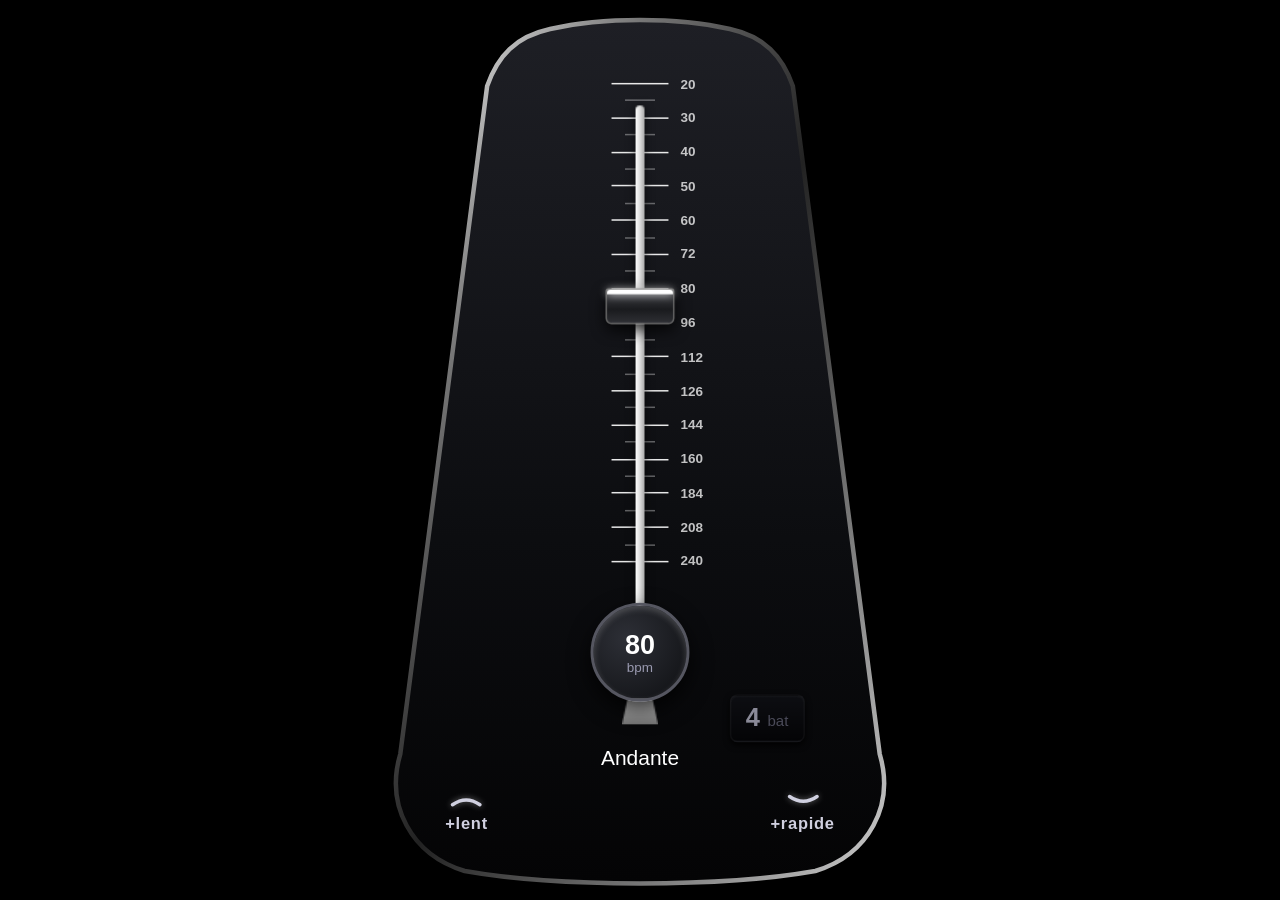
==== index.html @ 2c3a7c17 "Add files via upload" ====
<!DOCTYPE html>
<html lang="fr">
<head>
<meta charset="UTF-8">
<meta name="viewport" content="width=device-width, initial-scale=1.0, maximum-scale=1.0, user-scalable=no">
<title>Tempus fugit</title>
<link rel="stylesheet" href="style.css">
</head>
<body>

<div class="metronome-wrapper" id="metronomeWrapper">
  <svg class="body-svg" viewBox="0 0 350 590">
    <defs>
      <linearGradient id="bodyGrad" x1="0%" y1="0%" x2="0%" y2="100%">
        <stop offset="0%" stop-color="#1e1f25"/>
        <stop offset="60%" stop-color="#0c0d10"/>
        <stop offset="100%" stop-color="#040405"/>
      </linearGradient>
      <linearGradient id="silverBorder" x1="0%" y1="0%" x2="100%" y2="100%">
        <stop offset="0%" stop-color="#ffffff"/>
        <stop offset="25%" stop-color="#777777"/>
        <stop offset="50%" stop-color="#222222"/>
        <stop offset="100%" stop-color="#cccccc"/>
      </linearGradient>
    </defs>
    <path d="M 115,14 C 150,6 200,6 235,14 C 258,19 270,32 277,52 L 335,498 C 345,532 328,565 292,576 C 230,587 120,587 58,576 C 22,565 5,532 15,498 L 73,52 C 80,32 92,19 115,14 Z" 
          fill="url(#bodyGrad)" stroke="url(#silverBorder)" stroke-width="3" stroke-linejoin="round"/>
  </svg>

  <div class="metronome-content">
    <div class="scale-ladder" id="scaleLadder"></div>

    <div class="pendulum-pivot" id="pendulum">
      <div class="rod" id="rodEl"></div>
      <div class="rod-base" id="rodBaseEl"></div>
      <div class="weight" id="weight">
        <div class="weight-top-bar"></div>
      </div>
    </div>

    <div class="bottom-panel">
      <div class="hub-circle" id="hubBtn">
        <span class="bpm-val" id="bpmDisplay">80</span>
        <span class="bpm-unit">bpm</span>
      </div>

      <div class="display-row">
        <div class="param-box clickable" id="batBtn">
          <span class="param-num" id="batDisplay">4</span>
          <span class="param-lbl">bat</span>
        </div>
      </div>

      <div class="tempo-name" id="tempoText">Andante</div>

      <div class="btn-row">
        <button class="touch-btn" id="slowerBtn">
          <svg class="arrow-icon" viewBox="0 0 24 10">
            <path d="M 2,8 Q 12,1 22,8" />
          </svg>
          <span class="lbl">+lent</span>
        </button>
        <button class="touch-btn" id="fasterBtn">
          <svg class="arrow-icon" viewBox="0 0 24 10">
            <path d="M 2,2 Q 12,9 22,2" />
          </svg>
          <span class="lbl">+rapide</span>
        </button>
      </div>

      <div class="popover-menu" id="beatMenu"></div>
    </div>
  </div>
</div>

<script>
  const wrapperEl = document.getElementById('metronomeWrapper');

  function resizeMetronome() {
    const baseWidth = 460;
    const baseHeight = 590;
    const margin = 16;
    
    const availableWidth = window.innerWidth - margin;
    const availableHeight = window.innerHeight - margin;

    const scaleX = availableWidth / baseWidth;
    const scaleY = availableHeight / baseHeight;
    const scale = Math.min(scaleX, scaleY);

    wrapperEl.style.transform = `scale(${scale})`;
  }

  window.addEventListener('resize', resizeMetronome);
  window.addEventListener('orientationchange', resizeMetronome);

  const MIN_BPM = 20;
  const MAX_BPM = 240;

  const MIN_Y = -380;
  const MAX_Y = -60;

  let bpm = 80;
  let targetBpm = 80;
  let activeBpm = 80;
  let visualBpm = 80;
  let beatsPerMeasure = 4;
  let accentedBeats = new Set();
  let currentBeat = 0;
  let isRunning = false;
  let isStopping = false;
  let stopStartTime = 0;
  let stopStartAngle = 0;
  let stopDuration = 0;

  let audioCtx = null;
  let nextNoteTime = 0.0;
  let timerID = null;
  let animFrameReq = null;
  let audioStartTime = 0;

  let isTransitioningBpm = false;
  let bpmTransitionAnim = null;

  const pendulum = document.getElementById('pendulum');
  const weight = document.getElementById('weight');
  const rodEl = document.getElementById('rodEl');
  const rodBaseEl = document.getElementById('rodBaseEl');
  const bpmDisplay = document.getElementById('bpmDisplay');
  const tempoText = document.getElementById('tempoText');
  const scaleLadder = document.getElementById('scaleLadder');
  const hubBtn = document.getElementById('hubBtn');
  const slowerBtn = document.getElementById('slowerBtn');
  const fasterBtn = document.getElementById('fasterBtn');

  const batBtn = document.getElementById('batBtn');
  const batDisplay = document.getElementById('batDisplay');
  const beatMenu = document.getElementById('beatMenu');

  const bpmStepsTopToBottom = [20, 30, 40, 50, 60, 72, 80, 96, 112, 126, 144, 160, 184, 208, 240];
  const steps = [20, 30, 40, 50, 60, 72, 80, 96, 112, 126, 144, 160, 184, 208, 240];

  function buildScale() {
    scaleLadder.innerHTML = '';
    const totalSteps = 28;
    for (let i = 0; i <= totalSteps; i++) {
      const stepEl = document.createElement('div');
      stepEl.className = 'scale-step';
      const isMajor = i % 2 === 0;
      const tick = document.createElement('div');
      tick.className = `tick-line ${isMajor ? 'major' : ''}`;
      stepEl.appendChild(tick);

      if (isMajor) {
        const idx = i / 2;
        if (idx < bpmStepsTopToBottom.length) {
          const num = document.createElement('div');
          num.className = 'scale-number';
          num.textContent = bpmStepsTopToBottom[idx];
          stepEl.appendChild(num);
        }
      }
      scaleLadder.appendChild(stepEl);
    }
  }
  buildScale();

  function buildBeatMenu() {
    beatMenu.innerHTML = '';

    const valueDisplay = document.createElement('div');
    valueDisplay.className = 'beat-value';
    valueDisplay.textContent = beatsPerMeasure;
    beatMenu.appendChild(valueDisplay);

    const labelsRow = document.createElement('div');
    labelsRow.className = 'beat-slider-labels';
    for (let i = 1; i <= 12; i++) {
      const lbl = document.createElement('span');
      lbl.textContent = i;
      labelsRow.appendChild(lbl);
    }
    beatMenu.appendChild(labelsRow);

    const slider = document.createElement('input');
    slider.type = 'range';
    slider.min = '1';
    slider.max = '12';
    slider.step = '1';
    slider.value = beatsPerMeasure;
    slider.className = 'beat-slider';
    slider.addEventListener('click', (e) => e.stopPropagation());
    slider.addEventListener('input', (e) => {
      e.stopPropagation();
      beatsPerMeasure = parseInt(slider.value, 10);
      batDisplay.textContent = beatsPerMeasure;
      valueDisplay.textContent = beatsPerMeasure;
      currentBeat = 0;
      for (const b of Array.from(accentedBeats)) {
        if (b >= beatsPerMeasure) accentedBeats.delete(b);
      }
      buildNotesRow();
    });
    beatMenu.appendChild(slider);

    const notesRow = document.createElement('div');
    notesRow.className = 'beat-notes-row';
    notesRow.id = 'beatNotesRow';
    beatMenu.appendChild(notesRow);

    buildNotesRow();
  }

  function buildNotesRow() {
    const notesRow = document.getElementById('beatNotesRow');
    if (!notesRow) return;
    notesRow.innerHTML = '';
    for (let i = 0; i < beatsPerMeasure; i++) {
      const isAccented = accentedBeats.has(i);
      const noteBtn = document.createElement('div');
      noteBtn.className = `note-icon ${isAccented ? 'accented' : ''}`;
      noteBtn.innerHTML = `
        <svg viewBox="0 0 20 40" class="note-svg">
          <line x1="14" y1="2" x2="14" y2="26" class="note-stem" />
          <ellipse cx="8" cy="30" rx="7" ry="5" class="note-head" transform="rotate(-15 8 30)"/>
        </svg>`;
      noteBtn.addEventListener('click', (e) => {
        e.stopPropagation();
        if (accentedBeats.has(i)) {
          accentedBeats.delete(i);
        } else {
          accentedBeats.add(i);
        }
        buildNotesRow();
      });
      notesRow.appendChild(noteBtn);
    }
  }
  buildBeatMenu();

  batBtn.addEventListener('click', (e) => {
    e.stopPropagation();
    beatMenu.classList.toggle('open');
  });

  window.addEventListener('click', () => {
    beatMenu.classList.remove('open');
  });

  const tempoCategories = [
    { name: 'Larghissimo', max: 30, targetBpm: 20 },
    { name: 'Grave', max: 45, targetBpm: 35 },
    { name: 'Largo', max: 60, targetBpm: 50 },
    { name: 'Larghetto', max: 66, targetBpm: 63 },
    { name: 'Adagio', max: 76, targetBpm: 70 },
    { name: 'Andante', max: 108, targetBpm: 90 },
    { name: 'Moderato', max: 120, targetBpm: 114 },
    { name: 'Allegro', max: 156, targetBpm: 135 },
    { name: 'Vivace', max: 176, targetBpm: 166 },
    { name: 'Presto', max: 200, targetBpm: 188 },
    { name: 'Prestissimo', max: 241, targetBpm: 220 }
  ];

  function getTempoName(val) {
    if (val < 30) return 'Larghissimo';
    if (val < 45) return 'Grave';
    if (val < 60) return 'Largo';
    if (val < 66) return 'Larghetto';
    if (val < 76) return 'Adagio';
    if (val < 108) return 'Andante';
    if (val < 120) return 'Moderato';
    if (val < 156) return 'Allegro';
    if (val < 176) return 'Vivace';
    if (val < 200) return 'Presto';
    return 'Prestissimo';
  }

  function handleTempoTierChange(direction = 'next') {
    if (isRunning || isStopping) return;
    
    let currentCatIdx = 0;
    for (let i = 0; i < tempoCategories.length; i++) {
      if (targetBpm < tempoCategories[i].max) {
        currentCatIdx = i;
        break;
      }
    }
    
    let nextCatIdx = currentCatIdx;

    if (direction === 'prev') {
      if (currentCatIdx > 0) {
        nextCatIdx = currentCatIdx - 1;
      }
    } else {
      if (currentCatIdx < tempoCategories.length - 1) {
        nextCatIdx = currentCatIdx + 1;
      }
    }

    if (nextCatIdx === currentCatIdx) {
      stopTierHold();
      return;
    }

    const newTarget = tempoCategories[nextCatIdx].targetBpm;
    smoothTransitionToBpm(newTarget, false);
  }

  function handleTempoTextClick(e) {
    if (isRunning || isStopping) return;
    e.stopPropagation();
    handleTempoTierChange(e.shiftKey ? 'prev' : 'next');
  }

  tempoText.addEventListener('click', handleTempoTextClick);

  function smoothTransitionToBpm(targetVal, isFastReset) {
    if (isRunning || isStopping) return;
    if (isTransitioningBpm && bpmTransitionAnim) {
      cancelAnimationFrame(bpmTransitionAnim);
    }

    isTransitioningBpm = true;
    const startBpm = targetBpm;
    const startTimeAnim = performance.now();
    const duration = isFastReset ? 150 : 350;

    function animateBpmStep(now) {
      if (isRunning || isStopping) {
        isTransitioningBpm = false;
        return;
      }
      const elapsed = now - startTimeAnim;
      const progress = Math.min(1, elapsed / duration);
      const easeProgress = 1 - Math.pow(1 - progress, 3);
      
      const currentVal = startBpm + (targetVal - startBpm) * easeProgress;
      setTargetBpmDirect(currentVal);

      if (progress < 1) {
        bpmTransitionAnim = requestAnimationFrame(animateBpmStep);
      } else {
        setTargetBpmDirect(targetVal);
        isTransitioningBpm = false;
      }
    }

    bpmTransitionAnim = requestAnimationFrame(animateBpmStep);
  }

  function bpmToY(val) {
    const clamped = Math.max(MIN_BPM, Math.min(MAX_BPM, val));
    for (let i = 0; i < steps.length - 1; i++) {
      if (clamped >= steps[i] && clamped <= steps[i + 1]) {
        const ratio = (clamped - steps[i]) / (steps[i + 1] - steps[i]);
        const y1 = MIN_Y + (i * (MAX_Y - MIN_Y) / (steps.length - 1));
        const y2 = MIN_Y + ((i + 1) * (MAX_Y - MIN_Y) / (steps.length - 1));
        return y1 + ratio * (y2 - y1);
      }
    }
    return MIN_Y;
  }

  function yToBpm(y) {
    const clampedY = Math.max(MIN_Y, Math.min(MAX_Y, y));
    const indexFrac = ((clampedY - MIN_Y) / (MAX_Y - MIN_Y)) * (steps.length - 1);
    const i = Math.min(Math.floor(indexFrac), steps.length - 2);
    const ratio = indexFrac - i;
    return steps[i] + ratio * (steps[i + 1] - steps[i]);
  }

  function updateUI(displayVal) {
    const rounded = Math.round(displayVal);
    bpmDisplay.textContent = rounded;
    tempoText.textContent = getTempoName(rounded);
    weight.style.top = `${bpmToY(displayVal)}px`;
  }

  function setTargetBpmDirect(newBpm) {
    if (isRunning || isStopping) return;
    targetBpm = Math.max(MIN_BPM, Math.min(MAX_BPM, newBpm));
    bpm = Math.round(targetBpm);
    activeBpm = targetBpm;
    visualBpm = targetBpm;
    updateUI(visualBpm);
  }

  function updateTargetAndUI(newBpm) {
    targetBpm = Math.max(MIN_BPM, Math.min(MAX_BPM, newBpm));
    bpm = Math.round(targetBpm);
    activeBpm = targetBpm;
    visualBpm = targetBpm;
    updateUI(visualBpm);
  }

  let isDraggingWeight = false;

  function handleWeightStart(e) {
    if (isRunning || isStopping) return;
    if (isTransitioningBpm) {
      isTransitioningBpm = false;
      if (bpmTransitionAnim) cancelAnimationFrame(bpmTransitionAnim);
    }
    isDraggingWeight = true;
    e.stopPropagation();
  }

  function handleWeightMove(e) {
    if (!isDraggingWeight || isRunning || isStopping) return;
    const clientY = e.touches ? e.touches[0].clientY : e.clientY;
    const pivotRect = pendulum.getBoundingClientRect();
    
    const wrapperRect = wrapperEl.getBoundingClientRect();
    const currentScale = wrapperRect.height / 590;
    
    const relativeY = (clientY - pivotRect.top) / currentScale;
    const newBpm = yToBpm(relativeY);
    targetBpm = Math.max(MIN_BPM, Math.min(MAX_BPM, newBpm));
    bpm = Math.round(targetBpm);
    activeBpm = targetBpm;
    visualBpm = targetBpm;
    updateUI(visualBpm);
  }

  function handleWeightEnd() {
    isDraggingWeight = false;
  }

  weight.addEventListener('mousedown', handleWeightStart);
  window.addEventListener('mousemove', handleWeightMove);
  window.addEventListener('mouseup', handleWeightEnd);

  weight.addEventListener('touchstart', handleWeightStart, { passive: true });
  window.addEventListener('touchmove', handleWeightMove, { passive: true });
  window.addEventListener('touchend', handleWeightEnd);

  const toggleClick = (e) => {
    e.stopPropagation();
    toggleMetronome();
  };
  rodEl.addEventListener('click', toggleClick);
  rodBaseEl.addEventListener('click', toggleClick);

  let holdTimer = null;
  let isHoldingActive = false;

  function startHold(delta) {
    if (isRunning || isStopping) return;
    if (isTransitioningBpm) {
      isTransitioningBpm = false;
      if (bpmTransitionAnim) cancelAnimationFrame(bpmTransitionAnim);
    }

    updateTargetAndUI(targetBpm + delta);
    if (targetBpm <= MIN_BPM || targetBpm >= MAX_BPM) return;
    
    isHoldingActive = true;

    if (holdTimer) clearTimeout(holdTimer);
    if (animFrameReq) cancelAnimationFrame(animFrameReq);

    holdTimer = setTimeout(() => {
      if (!isHoldingActive) return;
      const holdStartTimeLoop = performance.now();

      function accelerateLoop(timestamp) {
        if (!isHoldingActive) return;
        const elapsed = (timestamp - holdStartTimeLoop) / 1000;
        const speed = Math.min(220, 6 * Math.exp(2.8 * elapsed));
        const dt = 0.016;

        let nextVal = targetBpm + delta * speed * dt;
        updateTargetAndUI(nextVal);

        if (targetBpm <= MIN_BPM || targetBpm >= MAX_BPM) {
          stopHold();
          return;
        }

        animFrameReq = requestAnimationFrame(accelerateLoop);
      }
      animFrameReq = requestAnimationFrame(accelerateLoop);
    }, 250);
  }

  function stopHold() {
    isHoldingActive = false;
    if (holdTimer) {
      clearTimeout(holdTimer);
      holdTimer = null;
    }
    if (animFrameReq) {
      cancelAnimationFrame(animFrameReq);
      animFrameReq = null;
    }
  }

  let tierHoldTimer = null;
  let tierAnimFrame = null;
  let isTierHoldingActive = false;

  function startTierHold(direction) {
    if (isRunning || isStopping) return;
    if (isTransitioningBpm) {
      isTransitioningBpm = false;
      if (bpmTransitionAnim) cancelAnimationFrame(bpmTransitionAnim);
    }

    let currentCatIdx = 0;
    for (let i = 0; i < tempoCategories.length; i++) {
      if (targetBpm < tempoCategories[i].max) {
        currentCatIdx = i;
        break;
      }
    }
    if ((direction === 'prev' && currentCatIdx === 0) || (direction === 'next' && currentCatIdx === tempoCategories.length - 1)) {
      return;
    }

    handleTempoTierChange(direction);
    isTierHoldingActive = true;

    if (tierHoldTimer) clearTimeout(tierHoldTimer);
    if (tierAnimFrame) cancelAnimationFrame(tierAnimFrame);

    tierHoldTimer = setTimeout(() => {
      if (!isTierHoldingActive) return;
      const startTime = performance.now();
      let lastStepTime = startTime;

      function tierLoop(timestamp) {
        if (!isTierHoldingActive) return;
        const elapsedTotal = (timestamp - startTime) / 1000;
        const currentInterval = Math.max(20, 140 * Math.exp(-3.2 * elapsedTotal));

        if (timestamp - lastStepTime >= currentInterval) {
          handleTempoTierChange(direction);
          lastStepTime = timestamp;
        }

        tierAnimFrame = requestAnimationFrame(tierLoop);
      }
      tierAnimFrame = requestAnimationFrame(tierLoop);
    }, 100);
  }

  function stopTierHold() {
    isTierHoldingActive = false;
    if (tierHoldTimer) {
      clearTimeout(tierHoldTimer);
      tierHoldTimer = null;
    }
    if (tierAnimFrame) {
      cancelAnimationFrame(tierAnimFrame);
      tierAnimFrame = null;
    }
  }

  function bindHoldButton(btn, delta) {
    const start = (e) => {
      e.preventDefault();
      startHold(delta);
    };
    const stop = () => {
      stopHold();
    };

    btn.addEventListener('mousedown', start);
    btn.addEventListener('mouseup', stop);
    btn.addEventListener('mouseleave', stop);

    btn.addEventListener('touchstart', start, { passive: false });
    btn.addEventListener('touchend', stop);
    btn.addEventListener('touchcancel', stop);
  }

  bindHoldButton(slowerBtn, -1);
  bindHoldButton(fasterBtn, 1);

  window.addEventListener('keydown', (e) => {
    if (e.code === 'Space' || e.key === ' ') {
      if (document.activeElement.tagName === 'INPUT') return;
      e.preventDefault();
      if (!e.repeat) toggleMetronome();
    } else if (!isRunning && !isStopping) {
      if (e.code === 'ArrowUp' || e.key === 'ArrowUp') {
        if (document.activeElement.tagName === 'INPUT') return;
        e.preventDefault();
        if (e.repeat) return;
        startHold(-1);
      } else if (e.code === 'ArrowDown' || e.key === 'ArrowDown') {
        if (document.activeElement.tagName === 'INPUT') return;
        e.preventDefault();
        if (e.repeat) return;
        startHold(1);
      } else if (e.code === 'ArrowRight' || e.key === 'ArrowRight') {
        if (document.activeElement.tagName === 'INPUT') return;
        e.preventDefault();
        if (e.repeat) return;
        startTierHold('next');
      } else if (e.code === 'ArrowLeft' || e.key === 'ArrowLeft') {
        if (document.activeElement.tagName === 'INPUT') return;
        e.preventDefault();
        if (e.repeat) return;
        startTierHold('prev');
      }
    }
  });

  window.addEventListener('keyup', (e) => {
    if (e.code === 'ArrowUp' || e.key === 'ArrowUp' || e.code === 'ArrowDown' || e.key === 'ArrowDown') {
      stopHold();
    } else if (e.code === 'ArrowRight' || e.key === 'ArrowRight' || e.code === 'ArrowLeft' || e.key === 'ArrowLeft') {
      stopTierHold();
    }
  });

  function playSound(time, isAccent) {
    const osc = audioCtx.createOscillator();
    const gain = audioCtx.createGain();

    if (isAccent) {
      osc.type = 'square';
      osc.frequency.setValueAtTime(3200, time);
      osc.frequency.exponentialRampToValueAtTime(180, time + 0.018);

      gain.gain.setValueAtTime(8.0, time);
      gain.gain.exponentialRampToValueAtTime(0.001, time + 0.018);

      // Couche basse ("thump") ajoutée uniquement sur le temps accentué :
      // un clic aigu se distingue mal au casque, un coup de grave beaucoup plus.
      const subOsc = audioCtx.createOscillator();
      const subGain = audioCtx.createGain();

      subOsc.type = 'sine';
      subOsc.frequency.setValueAtTime(150, time);
      subOsc.frequency.exponentialRampToValueAtTime(55, time + 0.05);

      subGain.gain.setValueAtTime(1.6, time);
      subGain.gain.exponentialRampToValueAtTime(0.001, time + 0.05);

      subOsc.connect(subGain);
      subGain.connect(audioCtx.destination);

      subOsc.start(time);
      subOsc.stop(time + 0.05);
    } else {
      osc.type = 'square';
      osc.frequency.setValueAtTime(2400, time);
      osc.frequency.exponentialRampToValueAtTime(140, time + 0.018);

      gain.gain.setValueAtTime(6.4, time);
      gain.gain.exponentialRampToValueAtTime(0.001, time + 0.018);
    }

    osc.connect(gain);
    gain.connect(audioCtx.destination);

    osc.start(time);
    osc.stop(time + 0.018);
  }

  function scheduler() {
    if (isStopping) return;
    while (nextNoteTime < audioCtx.currentTime + 0.1) {
      const isAccent = accentedBeats.has(currentBeat);
      playSound(nextNoteTime, isAccent);
      currentBeat = (currentBeat + 1) % beatsPerMeasure;
      nextNoteTime += 60.0 / bpm;
    }
    timerID = setTimeout(scheduler, 25);
  }

  function animate() {
    if (isRunning) {
      const elapsed = audioCtx.currentTime - audioStartTime;
      const omega = Math.PI * (bpm / 60);
      const maxAngle = 10 + (240 - bpm) * (14 / 220);
      
      const currentAngle = Math.sin(elapsed * omega + Math.PI / 2) * maxAngle;

      pendulum.style.transform = `rotate(${currentAngle}deg)`;

      animFrameReq = requestAnimationFrame(animate);
    } else if (isStopping) {
      const elapsed = (performance.now() - stopStartTime) / 1000;
      const progress = Math.min(1, elapsed / stopDuration);
      
      const dampingFactor = Math.exp(-6.5 * progress);
      const currentAngle = stopStartAngle * dampingFactor * Math.cos(progress * Math.PI * 2.5);

      pendulum.style.transform = `rotate(${currentAngle}deg)`;

      if (progress < 1) {
        animFrameReq = requestAnimationFrame(animate);
      } else {
        isStopping = false;
        pendulum.style.transform = `rotate(0deg)`;
        weight.classList.remove('disabled');
        slowerBtn.disabled = false;
        fasterBtn.disabled = false;
      }
    } else {
      pendulum.style.transform = `rotate(0deg)`;
    }
  }

  function toggleMetronome() {
    if ('audioSession' in navigator) {
      try {
        navigator.audioSession.type = 'playback';
      } catch (e) {
        console.error("Échec de la configuration AudioSession:", e);
      }
    }

    if (!audioCtx) {
      audioCtx = new (window.AudioContext || window.webkitAudioContext)();
    }

    if (isRunning || isStopping) {
      if (isRunning) {
        clearTimeout(timerID);
        const elapsed = audioCtx.currentTime - audioStartTime;
        const maxAngle = 10 + (240 - bpm) * (14 / 220);
        const omega = Math.PI * (bpm / 60);
        stopStartAngle = Math.sin(elapsed * omega + Math.PI / 2) * maxAngle;
        stopStartTime = performance.now();
        
        stopDuration = Math.min(0.4, (60.0 / bpm) * 0.5);
        
        isRunning = false;
        isStopping = true;
      } else {
        isStopping = false;
        if (animFrameReq) cancelAnimationFrame(animFrameReq);
        pendulum.style.transform = `rotate(0deg)`;
        weight.classList.remove('disabled');
        slowerBtn.disabled = false;
        fasterBtn.disabled = false;
      }
      hubBtn.style.borderColor = '#555660';
    } else {
      if (audioCtx.state === 'suspended') {
        audioCtx.resume();
      }
      isStopping = false;
      isRunning = true;
      weight.classList.add('disabled');
      slowerBtn.disabled = true;
      fasterBtn.disabled = true;
      currentBeat = 0;
      activeBpm = targetBpm;
      bpm = Math.round(targetBpm);
      
      audioStartTime = audioCtx.currentTime;
      nextNoteTime = audioStartTime;
      
      scheduler();
      animFrameReq = requestAnimationFrame(animate);
      hubBtn.style.borderColor = '#ffffff';
    }
  }

  hubBtn.addEventListener('click', toggleMetronome);

  resizeMetronome();
  updateUI(targetBpm);
</script>
</body>
</html>
---- style.css ----
:root {
  --bg-dark: #000000;
  --text-white: #ffffff;
  --text-dim: #9a9ab0;
  --accent-glow: rgba(255, 255, 255, 0.15);
}

* {
  box-sizing: border-box;
  user-select: none;
  -webkit-user-select: none;
}

html, body {
  margin: 0;
  padding: 0;
  width: 100%;
  height: 100%;
  background-color: var(--bg-dark);
  display: flex;
  justify-content: center;
  align-items: center;
  font-family: "Eurostile Extended", "Eurostile", "Microgramma", -apple-system, BlinkMacSystemFont, sans-serif;
  color: var(--text-white);
  overflow: hidden;
}

.metronome-wrapper {
  position: relative;
  width: 460px;
  height: 590px;
  transform-origin: center center;
  overflow: visible;
  flex-shrink: 0;
}

.body-svg {
  position: absolute;
  top: 0;
  left: 55px;
  width: 350px;
  height: 100%;
  z-index: 1;
  filter: drop-shadow(0 25px 35px rgba(0, 0, 0, 0.9));
}

.metronome-content {
  position: absolute;
  top: 0;
  left: 55px;
  width: 350px;
  height: 100%;
  z-index: 2;
  display: flex;
  flex-direction: column;
  align-items: center;
  overflow: visible;
}

.scale-ladder {
  position: absolute;
  top: 50px;
  width: 170px;
  height: 320px;
  display: flex;
  flex-direction: column;
  justify-content: space-between;
  align-items: center;
  pointer-events: none;
}

.scale-step {
  position: relative;
  width: 100%;
  display: flex;
  justify-content: center;
  align-items: center;
}

.tick-line {
  height: 1px;
  background: rgba(255, 255, 255, 0.35);
  width: 20px;
}

.tick-line.major {
  width: 38px;
  background: rgba(255, 255, 255, 0.9);
}

.scale-number {
  position: absolute;
  left: 112px;
  width: 26px;
  text-align: left;
  font-size: 9px;
  font-weight: 600;
  color: rgba(255, 255, 255, 0.75);
  font-variant-numeric: tabular-nums;
}

.pendulum-pivot {
  position: absolute;
  bottom: 160px;
  left: 50%;
  width: 0;
  height: 0;
  z-index: 5;
  transform-origin: center center;
  will-change: transform;
  backface-visibility: hidden;
}

.rod {
  position: absolute;
  bottom: -45px;
  left: -3px;
  width: 6px;
  height: 410px;
  background: linear-gradient(to right, #ffffff, #dcdcdc, #aaaaaa);
  border-radius: 3px;
  box-shadow: 0 0 6px rgba(0, 0, 0, 0.6);
  cursor: pointer;
}

.rod-base {
  position: absolute;
  bottom: -48px;
  left: -12px;
  width: 24px;
  height: 22px;
  background: linear-gradient(to bottom, #ffffff, #777777);
  clip-path: polygon(20% 0%, 80% 0%, 100% 100%, 0% 100%);
  cursor: pointer;
}

.weight {
  position: absolute;
  left: -23px;
  width: 46px;
  height: 24px;
  background: linear-gradient(180deg, #44454a 0%, #1a1b1e 60%, #2e2f34 100%);
  border: 1px solid #666;
  border-radius: 2px 2px 4px 4px;
  cursor: grab;
  box-shadow: 0 4px 10px rgba(0,0,0,0.8);
  display: flex;
  flex-direction: column;
  align-items: center;
  z-index: 6;
}

.weight.disabled {
  cursor: not-allowed;
  opacity: 1;
}

.weight-top-bar {
  width: 100%;
  height: 3px;
  background: #ffffff;
  box-shadow: 0 0 6px rgba(255,255,255,1);
  border-top-left-radius: 2px;
  border-top-right-radius: 2px;
}

.weight:not(.disabled):active {
  cursor: grabbing;
}

.bottom-panel {
  position: absolute;
  bottom: 0;
  width: 100%;
  height: 160px;
  background: transparent;
  border-top: none;
  display: flex;
  flex-direction: column;
  align-items: center;
  padding: 10px 20px 28px;
  z-index: 7;
}

.hub-circle {
  position: absolute;
  top: -33px;
  width: 66px;
  height: 66px;
  border-radius: 50%;
  background: radial-gradient(circle at 35% 35%, #2d2f36, #0e0f12);
  border: 2px solid #555660;
  box-shadow: 0 6px 15px rgba(0,0,0,0.8), inset 0 2px 4px rgba(255,255,255,0.2);
  display: flex;
  flex-direction: column;
  align-items: center;
  justify-content: center;
  cursor: pointer;
}

.bpm-val {
  font-size: 18px;
  font-weight: 800;
  color: #ffffff;
  line-height: 1;
}

.bpm-unit {
  font-size: 9px;
  color: var(--text-dim);
  margin-top: 1px;
}

.display-row {
  width: 100%;
  display: flex;
  justify-content: flex-end;
  align-items: center;
  margin-top: 18px;
  padding-right: 45px;
}

.param-box {
  display: flex;
  align-items: baseline;
  gap: 5px;
  padding: 5px 10px;
  border-radius: 5px;
  background: linear-gradient(180deg, #0d0e12 0%, #040406 100%);
  border: 1px solid rgba(255, 255, 255, 0.04);
  box-shadow: inset 0 1px 1px rgba(255, 255, 255, 0.03), 0 2px 4px rgba(0, 0, 0, 0.9);
}

.param-box.clickable {
  cursor: pointer;
  transition: all 0.15s ease;
}

.param-box.clickable:hover {
  background: linear-gradient(180deg, #161820 0%, #090a0d 100%);
  border-color: rgba(255, 255, 255, 0.12);
  box-shadow: inset 0 1px 2px rgba(255, 255, 255, 0.08), 0 3px 6px rgba(0, 0, 0, 0.9);
}

.param-box.clickable:active {
  background: linear-gradient(180deg, #030304 0%, #101116 100%);
  box-shadow: inset 0 2px 4px rgba(0, 0, 0, 0.95);
  transform: translateY(1px);
}

.param-num {
  font-size: 17px;
  font-weight: 700;
  color: #8a8a98;
}

.param-lbl {
  font-size: 10px;
  color: #4a4a58;
}

.tempo-name {
  font-size: 14px;
  font-weight: 500;
  color: #ffffff;
  margin-top: 2px;
  margin-bottom: 12px;
  cursor: pointer;
  transition: color 0.15s;
}

.tempo-name:hover {
  color: #d0d0e0;
}

.btn-row {
  width: 100%;
  display: flex;
  justify-content: space-between;
  padding: 0 10px;
  margin-bottom: 6px;
}

.touch-btn {
  background: none;
  border: none;
  color: #d0d0e0;
  display: flex;
  flex-direction: column;
  align-items: center;
  cursor: pointer;
  padding: 4px 15px;
  transition: color 0.15s, transform 0.1s;
  font-family: inherit;
}

.touch-btn:disabled {
  cursor: not-allowed;
  opacity: 0.4;
}

.touch-btn:not(:disabled):hover, .touch-btn:not(:disabled):active {
  color: #ffffff;
}

.touch-btn svg.arrow-icon {
  width: 22px;
  height: 10px;
  margin-bottom: 4px;
  stroke: currentColor;
  stroke-width: 2.5;
  stroke-linecap: round;
  fill: none;
  filter: drop-shadow(0 0 2px rgba(255,255,255,0.4));
}

.touch-btn .lbl {
  font-size: 11px;
  font-weight: 600;
  letter-spacing: 0.5px;
}

.popover-menu {
  position: absolute;
  left: 275px;
  bottom: 85px;
  background: linear-gradient(180deg, #252730 0%, #111216 100%);
  border: 1px solid #555660;
  border-radius: 8px;
  padding: 12px;
  display: none;
  box-shadow: 0 12px 30px rgba(0,0,0,0.95), inset 0 1px 2px rgba(255,255,255,0.15);
  z-index: 10;
  width: 195px;
  font-family: inherit;
}

#beatMenu.open {
  display: flex;
  flex-direction: column;
  gap: 10px;
}

.popover-title {
  font-size: 10px;
  font-weight: 700;
  color: #b0b0c2;
  text-transform: uppercase;
  letter-spacing: 1px;
}

.beat-value {
  text-align: center;
  font-size: 22px;
  font-weight: 800;
  color: var(--text-white);
  margin: 2px 0 6px;
}

.beat-slider-labels {
  display: flex;
  justify-content: space-between;
  padding: 0 1px;
  margin-bottom: 2px;
}

.beat-slider-labels span {
  font-size: 8px;
  font-weight: 600;
  color: var(--text-dim);
  width: 12px;
  text-align: center;
}

.beat-slider {
  -webkit-appearance: none;
  appearance: none;
  width: 100%;
  height: 14px;
  margin: 2px 0 12px;
  background: transparent;
  cursor: pointer;
}

.beat-slider::-webkit-slider-runnable-track {
  height: 3px;
  background: rgba(255, 255, 255, 0.25);
  border-radius: 2px;
}

.beat-slider::-webkit-slider-thumb {
  -webkit-appearance: none;
  appearance: none;
  width: 14px;
  height: 14px;
  margin-top: -6px;
  border-radius: 50%;
  background: #ffffff;
  box-shadow: 0 0 6px rgba(255, 255, 255, 0.5);
  cursor: pointer;
}

.beat-slider::-moz-range-track {
  height: 3px;
  background: rgba(255, 255, 255, 0.25);
  border-radius: 2px;
}

.beat-slider::-moz-range-thumb {
  width: 14px;
  height: 14px;
  border: none;
  border-radius: 50%;
  background: #ffffff;
  box-shadow: 0 0 6px rgba(255, 255, 255, 0.5);
  cursor: pointer;
}

.beat-notes-row {
  display: flex;
  flex-wrap: wrap;
  justify-content: center;
  gap: 4px 6px;
  padding-top: 8px;
  border-top: 1px solid rgba(255, 255, 255, 0.12);
}

.note-icon {
  width: 18px;
  height: 34px;
  display: flex;
  align-items: center;
  justify-content: center;
  cursor: pointer;
  transition: transform 0.1s;
}

.note-icon:hover {
  transform: scale(1.15);
}

.note-svg {
  width: 100%;
  height: 100%;
}

.note-stem, .note-head {
  transition: stroke 0.15s, fill 0.15s;
}

.note-icon .note-stem {
  stroke: #444550;
  stroke-width: 2;
}

.note-icon .note-head {
  fill: #444550;
}

.note-icon.accented .note-stem {
  stroke: #ffffff;
}

.note-icon.accented .note-head {
  fill: #ffffff;
  filter: drop-shadow(0 0 3px rgba(255, 255, 255, 0.6));
}
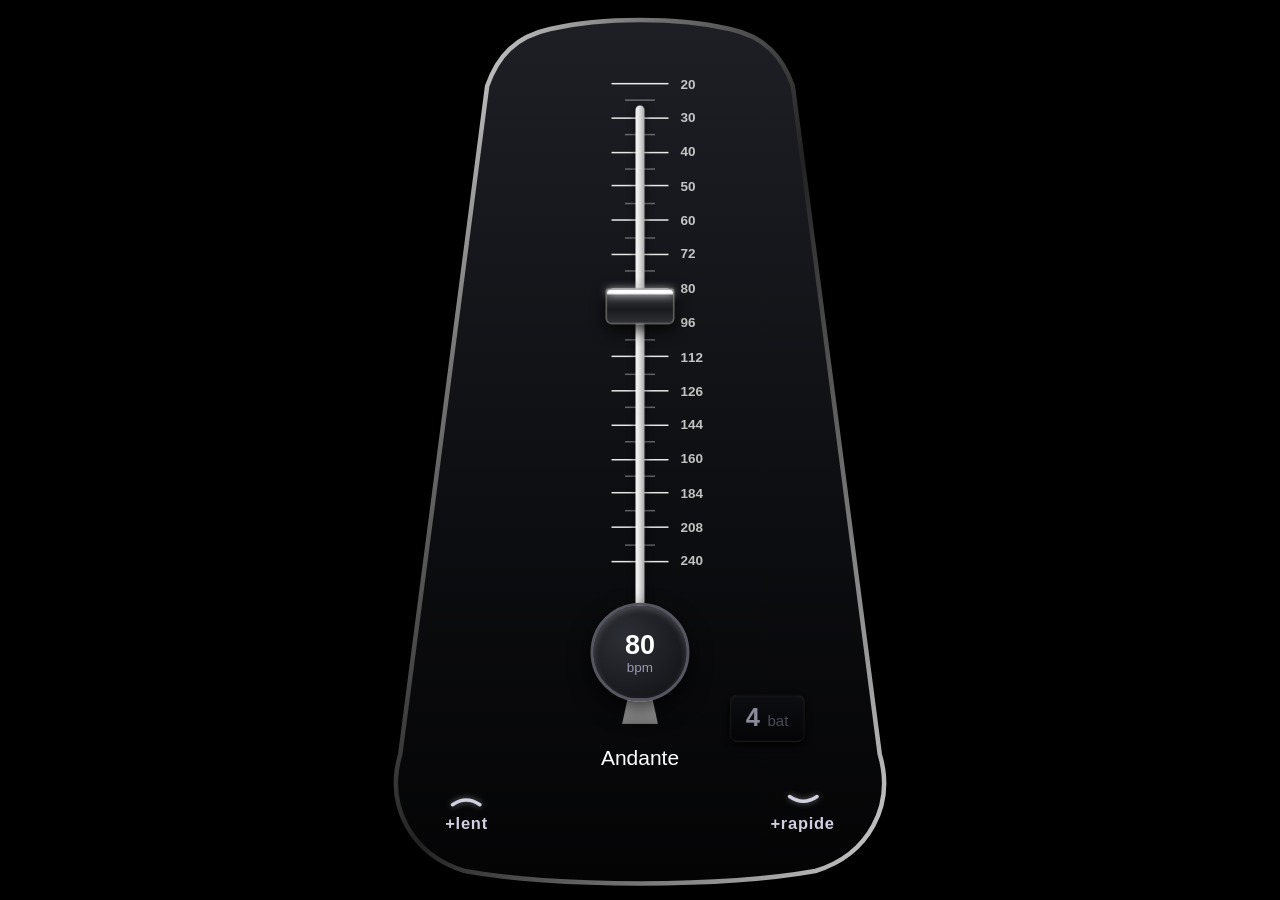
==== commit bab11817: "Add files via upload" ====
--- a/index.html
+++ b/index.html
@@ -117,6 +117,7 @@
   let nextNoteTime = 0.0;
   let timerID = null;
   let animFrameReq = null;
+  let holdAnimFrame = null;
   let audioStartTime = 0;
 
   let isTransitioningBpm = false;
@@ -458,7 +459,7 @@
     isHoldingActive = true;
 
     if (holdTimer) clearTimeout(holdTimer);
-    if (animFrameReq) cancelAnimationFrame(animFrameReq);
+    if (holdAnimFrame) cancelAnimationFrame(holdAnimFrame);
 
     holdTimer = setTimeout(() => {
       if (!isHoldingActive) return;
@@ -478,9 +479,9 @@
           return;
         }
 
-        animFrameReq = requestAnimationFrame(accelerateLoop);
-      }
-      animFrameReq = requestAnimationFrame(accelerateLoop);
+        holdAnimFrame = requestAnimationFrame(accelerateLoop);
+      }
+      holdAnimFrame = requestAnimationFrame(accelerateLoop);
     }, 250);
   }
 
@@ -490,9 +491,9 @@
       clearTimeout(holdTimer);
       holdTimer = null;
     }
-    if (animFrameReq) {
-      cancelAnimationFrame(animFrameReq);
-      animFrameReq = null;
+    if (holdAnimFrame) {
+      cancelAnimationFrame(holdAnimFrame);
+      holdAnimFrame = null;
     }
   }
 
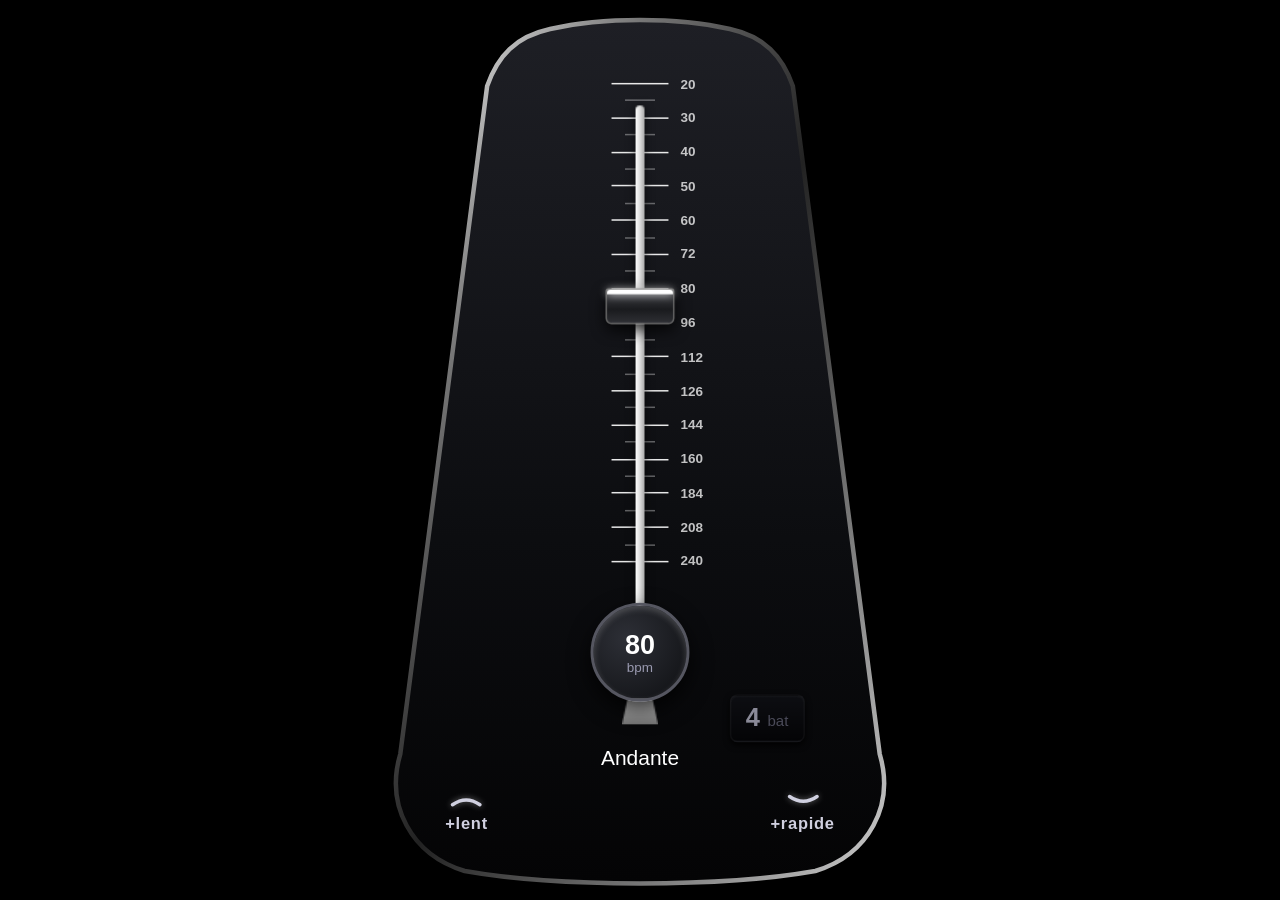
==== commit 90c6f1ce: "Add files via upload" ====
--- a/index.html
+++ b/index.html
@@ -4,7 +4,15 @@
 <meta charset="UTF-8">
 <meta name="viewport" content="width=device-width, initial-scale=1.0, maximum-scale=1.0, user-scalable=no">
 <title>Tempus fugit</title>
-<link rel="stylesheet" href="style.css">
+<meta name="theme-color" content="#000000">
+<meta name="mobile-web-app-capable" content="yes">
+<meta name="apple-mobile-web-app-capable" content="yes">
+<meta name="apple-mobile-web-app-status-bar-style" content="black">
+<meta name="apple-mobile-web-app-title" content="Tempus fugit">
+<link rel="manifest" href="app/manifest.webmanifest">
+<link rel="icon" type="image/png" sizes="192x192" href="app/icon-192.png">
+<link rel="apple-touch-icon" href="app/apple-touch-icon.png">
+<link rel="stylesheet" href="app/style.css">
 </head>
 <body>
 
@@ -110,7 +118,10 @@
   let isRunning = false;
   let isStopping = false;
   let stopStartTime = 0;
-  let stopStartAngle = 0;
+  let stopPhase = 0;
+  let stopOmega = 0;
+  let stopMaxAngle = 0;
+  let stopGamma = 0;
   let stopDuration = 0;
 
   let audioCtx = null;
@@ -119,6 +130,8 @@
   let animFrameReq = null;
   let holdAnimFrame = null;
   let audioStartTime = 0;
+  let pendulumPhase = 0;
+  let lastFrameAudioTime = 0;
 
   let isTransitioningBpm = false;
   let bpmTransitionAnim = null;
@@ -248,6 +261,12 @@
     beatMenu.classList.remove('open');
   });
 
+  window.addEventListener('keydown', (e) => {
+    if (e.key === 'Escape') {
+      beatMenu.classList.remove('open');
+    }
+  });
+
   const tempoCategories = [
     { name: 'Larghissimo', max: 30, targetBpm: 20 },
     { name: 'Grave', max: 45, targetBpm: 35 },
@@ -277,7 +296,7 @@
   }
 
   function handleTempoTierChange(direction = 'next') {
-    if (isRunning || isStopping) return;
+    if (isStopping) return;
     
     let currentCatIdx = 0;
     for (let i = 0; i < tempoCategories.length; i++) {
@@ -309,7 +328,7 @@
   }
 
   function handleTempoTextClick(e) {
-    if (isRunning || isStopping) return;
+    if (isStopping) return;
     e.stopPropagation();
     handleTempoTierChange(e.shiftKey ? 'prev' : 'next');
   }
@@ -317,7 +336,7 @@
   tempoText.addEventListener('click', handleTempoTextClick);
 
   function smoothTransitionToBpm(targetVal, isFastReset) {
-    if (isRunning || isStopping) return;
+    if (isStopping) return;
     if (isTransitioningBpm && bpmTransitionAnim) {
       cancelAnimationFrame(bpmTransitionAnim);
     }
@@ -328,7 +347,7 @@
     const duration = isFastReset ? 150 : 350;
 
     function animateBpmStep(now) {
-      if (isRunning || isStopping) {
+      if (isStopping) {
         isTransitioningBpm = false;
         return;
       }
@@ -379,7 +398,7 @@
   }
 
   function setTargetBpmDirect(newBpm) {
-    if (isRunning || isStopping) return;
+    if (isStopping) return;
     targetBpm = Math.max(MIN_BPM, Math.min(MAX_BPM, newBpm));
     bpm = Math.round(targetBpm);
     activeBpm = targetBpm;
@@ -447,7 +466,7 @@
   let isHoldingActive = false;
 
   function startHold(delta) {
-    if (isRunning || isStopping) return;
+    if (isStopping) return;
     if (isTransitioningBpm) {
       isTransitioningBpm = false;
       if (bpmTransitionAnim) cancelAnimationFrame(bpmTransitionAnim);
@@ -502,7 +521,7 @@
   let isTierHoldingActive = false;
 
   function startTierHold(direction) {
-    if (isRunning || isStopping) return;
+    if (isStopping) return;
     if (isTransitioningBpm) {
       isTransitioningBpm = false;
       if (bpmTransitionAnim) cancelAnimationFrame(bpmTransitionAnim);
@@ -584,28 +603,30 @@
       if (document.activeElement.tagName === 'INPUT') return;
       e.preventDefault();
       if (!e.repeat) toggleMetronome();
-    } else if (!isRunning && !isStopping) {
-      if (e.code === 'ArrowUp' || e.key === 'ArrowUp') {
-        if (document.activeElement.tagName === 'INPUT') return;
-        e.preventDefault();
-        if (e.repeat) return;
-        startHold(-1);
-      } else if (e.code === 'ArrowDown' || e.key === 'ArrowDown') {
-        if (document.activeElement.tagName === 'INPUT') return;
-        e.preventDefault();
-        if (e.repeat) return;
-        startHold(1);
-      } else if (e.code === 'ArrowRight' || e.key === 'ArrowRight') {
-        if (document.activeElement.tagName === 'INPUT') return;
-        e.preventDefault();
-        if (e.repeat) return;
-        startTierHold('next');
-      } else if (e.code === 'ArrowLeft' || e.key === 'ArrowLeft') {
-        if (document.activeElement.tagName === 'INPUT') return;
-        e.preventDefault();
-        if (e.repeat) return;
-        startTierHold('prev');
-      }
+    } else if (e.code === 'ArrowUp' || e.key === 'ArrowUp') {
+      if (isStopping) return;
+      if (document.activeElement.tagName === 'INPUT') return;
+      e.preventDefault();
+      if (e.repeat) return;
+      startHold(-1);
+    } else if (e.code === 'ArrowDown' || e.key === 'ArrowDown') {
+      if (isStopping) return;
+      if (document.activeElement.tagName === 'INPUT') return;
+      e.preventDefault();
+      if (e.repeat) return;
+      startHold(1);
+    } else if (e.code === 'ArrowRight' || e.key === 'ArrowRight') {
+      if (isStopping) return;
+      if (document.activeElement.tagName === 'INPUT') return;
+      e.preventDefault();
+      if (e.repeat) return;
+      startTierHold('next');
+    } else if (e.code === 'ArrowLeft' || e.key === 'ArrowLeft') {
+      if (isStopping) return;
+      if (document.activeElement.tagName === 'INPUT') return;
+      e.preventDefault();
+      if (e.repeat) return;
+      startTierHold('prev');
     }
   });
 
@@ -622,30 +643,30 @@
     const gain = audioCtx.createGain();
 
     if (isAccent) {
-      osc.type = 'square';
-      osc.frequency.setValueAtTime(3200, time);
-      osc.frequency.exponentialRampToValueAtTime(180, time + 0.018);
-
-      gain.gain.setValueAtTime(8.0, time);
-      gain.gain.exponentialRampToValueAtTime(0.001, time + 0.018);
-
-      // Couche basse ("thump") ajoutée uniquement sur le temps accentué :
-      // un clic aigu se distingue mal au casque, un coup de grave beaucoup plus.
+      // Son de type "wood block" aigu et fort : pas de descente de pitch
+      // (contrairement à un clic), timbre fixe et percussif, décroissance très rapide.
+      osc.type = 'triangle';
+      osc.frequency.setValueAtTime(2600, time);
+      osc.frequency.exponentialRampToValueAtTime(2200, time + 0.01);
+
+      gain.gain.setValueAtTime(9.0, time);
+      gain.gain.exponentialRampToValueAtTime(0.001, time + 0.014);
+
+      // Couche additionnelle plus grave pour donner le "corps" du bloc de bois
       const subOsc = audioCtx.createOscillator();
       const subGain = audioCtx.createGain();
 
-      subOsc.type = 'sine';
-      subOsc.frequency.setValueAtTime(150, time);
-      subOsc.frequency.exponentialRampToValueAtTime(55, time + 0.05);
-
-      subGain.gain.setValueAtTime(1.6, time);
-      subGain.gain.exponentialRampToValueAtTime(0.001, time + 0.05);
+      subOsc.type = 'square';
+      subOsc.frequency.setValueAtTime(1100, time);
+
+      subGain.gain.setValueAtTime(5.0, time);
+      subGain.gain.exponentialRampToValueAtTime(0.001, time + 0.01);
 
       subOsc.connect(subGain);
       subGain.connect(audioCtx.destination);
 
       subOsc.start(time);
-      subOsc.stop(time + 0.05);
+      subOsc.stop(time + 0.01);
     } else {
       osc.type = 'square';
       osc.frequency.setValueAtTime(2400, time);
@@ -662,34 +683,53 @@
     osc.stop(time + 0.018);
   }
 
+  // Horloge dans un Web Worker : les timers d'un onglet en arrière-plan sont
+  // fortement bridés (1 s, voire 1 min) dans le thread principal, pas dans un worker.
+  let tickWorker = null;
+  function getTickWorker() {
+    if (!tickWorker) {
+      const src = "let id=null;onmessage=e=>{if(e.data==='start'){if(id===null)id=setInterval(()=>postMessage('tick'),25);}else if(e.data==='stop'){clearInterval(id);id=null;}};";
+      tickWorker = new Worker(URL.createObjectURL(new Blob([src], { type: 'text/javascript' })));
+      tickWorker.onmessage = () => scheduler();
+    }
+    return tickWorker;
+  }
+
   function scheduler() {
-    if (isStopping) return;
-    while (nextNoteTime < audioCtx.currentTime + 0.1) {
+    if (!isRunning) return;
+    // Si le thread a été gelé, on se recale au lieu de rejouer un paquet de clics en retard
+    if (nextNoteTime < audioCtx.currentTime - 0.05) {
+      nextNoteTime = audioCtx.currentTime + 0.05;
+    }
+    while (nextNoteTime < audioCtx.currentTime + 0.25) {
       const isAccent = accentedBeats.has(currentBeat);
       playSound(nextNoteTime, isAccent);
       currentBeat = (currentBeat + 1) % beatsPerMeasure;
       nextNoteTime += 60.0 / bpm;
     }
-    timerID = setTimeout(scheduler, 25);
   }
 
   function animate() {
     if (isRunning) {
-      const elapsed = audioCtx.currentTime - audioStartTime;
+      const now = audioCtx.currentTime;
+      const dt = now - lastFrameAudioTime;
+      lastFrameAudioTime = now;
+
       const omega = Math.PI * (bpm / 60);
+      pendulumPhase += omega * dt;
+
       const maxAngle = 10 + (240 - bpm) * (14 / 220);
-      
-      const currentAngle = Math.sin(elapsed * omega + Math.PI / 2) * maxAngle;
+      const currentAngle = Math.sin(pendulumPhase) * maxAngle;
 
       pendulum.style.transform = `rotate(${currentAngle}deg)`;
 
       animFrameReq = requestAnimationFrame(animate);
     } else if (isStopping) {
-      const elapsed = (performance.now() - stopStartTime) / 1000;
-      const progress = Math.min(1, elapsed / stopDuration);
-      
-      const dampingFactor = Math.exp(-6.5 * progress);
-      const currentAngle = stopStartAngle * dampingFactor * Math.cos(progress * Math.PI * 2.5);
+      const tau = (performance.now() - stopStartTime) / 1000;
+      const progress = Math.min(1, tau / stopDuration);
+
+      const envelope = Math.exp(-stopGamma * tau * tau);
+      const currentAngle = stopMaxAngle * envelope * Math.sin(stopPhase + stopOmega * tau);
 
       pendulum.style.transform = `rotate(${currentAngle}deg)`;
 
@@ -718,21 +758,36 @@
 
     if (!audioCtx) {
       audioCtx = new (window.AudioContext || window.webkitAudioContext)();
+      // macOS/Safari/Chrome peuvent suspendre le contexte audio : on le relance
+      audioCtx.onstatechange = () => {
+        if (isRunning && audioCtx.state !== 'running') audioCtx.resume().catch(() => {});
+      };
     }
 
     if (isRunning || isStopping) {
       if (isRunning) {
-        clearTimeout(timerID);
-        const elapsed = audioCtx.currentTime - audioStartTime;
+        getTickWorker().postMessage('stop');
+        stopHold();
+        stopTierHold();
+        if (isTransitioningBpm) {
+          isTransitioningBpm = false;
+          if (bpmTransitionAnim) cancelAnimationFrame(bpmTransitionAnim);
+        }
         const maxAngle = 10 + (240 - bpm) * (14 / 220);
         const omega = Math.PI * (bpm / 60);
-        stopStartAngle = Math.sin(elapsed * omega + Math.PI / 2) * maxAngle;
+
+        stopPhase = pendulumPhase;
+        stopOmega = omega;
+        stopMaxAngle = maxAngle;
         stopStartTime = performance.now();
-        
+
         stopDuration = Math.min(0.4, (60.0 / bpm) * 0.5);
-        
+        stopGamma = 4.60517 / (stopDuration * stopDuration);
+
         isRunning = false;
         isStopping = true;
+        slowerBtn.disabled = false;
+        fasterBtn.disabled = false;
       } else {
         isStopping = false;
         if (animFrameReq) cancelAnimationFrame(animFrameReq);
@@ -749,25 +804,107 @@
       isStopping = false;
       isRunning = true;
       weight.classList.add('disabled');
-      slowerBtn.disabled = true;
-      fasterBtn.disabled = true;
       currentBeat = 0;
       activeBpm = targetBpm;
       bpm = Math.round(targetBpm);
       
       audioStartTime = audioCtx.currentTime;
-      nextNoteTime = audioStartTime;
+      nextNoteTime = audioStartTime + (30 / bpm);
+      pendulumPhase = 0;
+      lastFrameAudioTime = audioStartTime;
       
       scheduler();
+      getTickWorker().postMessage('start');
       animFrameReq = requestAnimationFrame(animate);
       hubBtn.style.borderColor = '#ffffff';
     }
-  }
+    syncMediaSession();
+  }
+
+  // --- Touches médias (⏯ / F8 sur un clavier de MacBook) ---------------------
+  // Le navigateur n'associe les touches médias à une page que si elle joue un
+  // vrai élément <audio> (Web Audio seul ne suffit pas). On fait donc tourner en
+  // boucle un son de garde pendant que le métronome joue, et on branche les
+  // actions de l'API Media Session sur toggleMetronome().
+  // Firefox ignore les médias « inaudibles » ou de moins de 3 s : le son de garde
+  // dure donc 5 s et contient un souffle à -66 dBFS, au-dessus de son seuil
+  // d'audibilité (-72 dBFS) mais imperceptible à l'oreille.
+  // À noter : il faut avoir interagi une fois avec la page (clic, Espace) après
+  // son chargement ; ensuite ⏯ lance et arrête le métronome même hors de l'onglet.
+  let keepAliveAudio = null;
+
+  function makeKeepAliveWavUrl() {
+    const rate = 8000, secs = 5, n = rate * secs; // 16 bits mono
+    const buf = new ArrayBuffer(44 + n * 2);
+    const v = new DataView(buf);
+    const str = (o, s) => { for (let i = 0; i < s.length; i++) v.setUint8(o + i, s.charCodeAt(i)); };
+    str(0, 'RIFF'); v.setUint32(4, 36 + n * 2, true); str(8, 'WAVE'); str(12, 'fmt ');
+    v.setUint32(16, 16, true); v.setUint16(20, 1, true); v.setUint16(22, 1, true);
+    v.setUint32(24, rate, true); v.setUint32(28, rate * 2, true);
+    v.setUint16(32, 2, true); v.setUint16(34, 16, true);
+    str(36, 'data'); v.setUint32(40, n * 2, true);
+    // sinus 100 Hz, amplitude 16/32768 (≈ -66 dBFS) ; 500 périodes exactes → boucle sans clic
+    for (let i = 0; i < n; i++) {
+      v.setInt16(44 + i * 2, Math.round(16 * Math.sin(2 * Math.PI * 100 * i / rate)), true);
+    }
+    return URL.createObjectURL(new Blob([buf], { type: 'audio/wav' }));
+  }
+
+  function syncMediaSession() {
+    if (!('mediaSession' in navigator)) return;
+    if (!keepAliveAudio) {
+      keepAliveAudio = new Audio(makeKeepAliveWavUrl());
+      keepAliveAudio.loop = true;
+    }
+    if (isRunning) {
+      keepAliveAudio.play().catch(() => {});
+      navigator.mediaSession.playbackState = 'playing';
+    } else {
+      keepAliveAudio.pause();
+      navigator.mediaSession.playbackState = 'paused';
+    }
+  }
+
+  function setupMediaSession() {
+    if (!('mediaSession' in navigator)) return;
+    try {
+      navigator.mediaSession.metadata = new MediaMetadata({
+        title: 'Tempus fugit',
+        artist: 'Métronome',
+        artwork: [{ src: 'app/icon-512.png', sizes: '512x512', type: 'image/png' }]
+      });
+    } catch (e) {}
+    const handlers = {
+      play: () => {
+        if (isStopping) toggleMetronome();   // termine l'arrêt en cours
+        if (!isRunning) toggleMetronome();
+      },
+      pause: () => { if (isRunning) toggleMetronome(); },
+      stop:  () => { if (isRunning) toggleMetronome(); }
+    };
+    for (const [action, fn] of Object.entries(handlers)) {
+      try { navigator.mediaSession.setActionHandler(action, fn); } catch (e) {}
+    }
+  }
+  setupMediaSession();
 
   hubBtn.addEventListener('click', toggleMetronome);
+
+  document.addEventListener('visibilitychange', () => {
+    if (isRunning && audioCtx && audioCtx.state !== 'running') audioCtx.resume().catch(() => {});
+  });
 
   resizeMetronome();
   updateUI(targetBpm);
+
+  // Fonctionnement hors ligne : le service worker (sw.js, à la racine) met
+  // l'appli en cache. Il exige https ou localhost (pas file://).
+  if ('serviceWorker' in navigator &&
+      (location.protocol === 'https:' || location.hostname === 'localhost' || location.hostname === '127.0.0.1')) {
+    window.addEventListener('load', () => {
+      navigator.serviceWorker.register('sw.js').catch(() => {});
+    });
+  }
 </script>
 </body>
 </html>
--- a/app/style.css
+++ b/app/style.css
@@ -0,0 +1,467 @@
+:root {
+  --bg-dark: #000000;
+  --text-white: #ffffff;
+  --text-dim: #9a9ab0;
+  --accent-glow: rgba(255, 255, 255, 0.15);
+}
+
+* {
+  box-sizing: border-box;
+  user-select: none;
+  -webkit-user-select: none;
+}
+
+html, body {
+  margin: 0;
+  padding: 0;
+  width: 100%;
+  height: 100%;
+  background-color: var(--bg-dark);
+  display: flex;
+  justify-content: center;
+  align-items: center;
+  font-family: "Eurostile Extended", "Eurostile", "Microgramma", -apple-system, BlinkMacSystemFont, sans-serif;
+  color: var(--text-white);
+  overflow: hidden;
+}
+
+.metronome-wrapper {
+  position: relative;
+  width: 460px;
+  height: 590px;
+  transform-origin: center center;
+  overflow: visible;
+  flex-shrink: 0;
+}
+
+.body-svg {
+  position: absolute;
+  top: 0;
+  left: 55px;
+  width: 350px;
+  height: 100%;
+  z-index: 1;
+  filter: drop-shadow(0 25px 35px rgba(0, 0, 0, 0.9));
+}
+
+.metronome-content {
+  position: absolute;
+  top: 0;
+  left: 55px;
+  width: 350px;
+  height: 100%;
+  z-index: 2;
+  display: flex;
+  flex-direction: column;
+  align-items: center;
+  overflow: visible;
+}
+
+.scale-ladder {
+  position: absolute;
+  top: 50px;
+  width: 170px;
+  height: 320px;
+  display: flex;
+  flex-direction: column;
+  justify-content: space-between;
+  align-items: center;
+  pointer-events: none;
+}
+
+.scale-step {
+  position: relative;
+  width: 100%;
+  display: flex;
+  justify-content: center;
+  align-items: center;
+}
+
+.tick-line {
+  height: 1px;
+  background: rgba(255, 255, 255, 0.35);
+  width: 20px;
+}
+
+.tick-line.major {
+  width: 38px;
+  background: rgba(255, 255, 255, 0.9);
+}
+
+.scale-number {
+  position: absolute;
+  left: 112px;
+  width: 26px;
+  text-align: left;
+  font-size: 9px;
+  font-weight: 600;
+  color: rgba(255, 255, 255, 0.75);
+  font-variant-numeric: tabular-nums;
+}
+
+.pendulum-pivot {
+  position: absolute;
+  bottom: 160px;
+  left: 50%;
+  width: 0;
+  height: 0;
+  z-index: 5;
+  transform-origin: center center;
+  will-change: transform;
+  backface-visibility: hidden;
+}
+
+.rod {
+  position: absolute;
+  bottom: -45px;
+  left: -3px;
+  width: 6px;
+  height: 410px;
+  background: linear-gradient(to right, #ffffff, #dcdcdc, #aaaaaa);
+  border-radius: 3px;
+  box-shadow: 0 0 6px rgba(0, 0, 0, 0.6);
+  cursor: pointer;
+}
+
+.rod-base {
+  position: absolute;
+  bottom: -48px;
+  left: -12px;
+  width: 24px;
+  height: 22px;
+  background: linear-gradient(to bottom, #ffffff, #777777);
+  clip-path: polygon(20% 0%, 80% 0%, 100% 100%, 0% 100%);
+  cursor: pointer;
+}
+
+.weight {
+  position: absolute;
+  left: -23px;
+  width: 46px;
+  height: 24px;
+  background: linear-gradient(180deg, #44454a 0%, #1a1b1e 60%, #2e2f34 100%);
+  border: 1px solid #666;
+  border-radius: 2px 2px 4px 4px;
+  cursor: grab;
+  box-shadow: 0 4px 10px rgba(0,0,0,0.8);
+  display: flex;
+  flex-direction: column;
+  align-items: center;
+  z-index: 6;
+}
+
+.weight.disabled {
+  cursor: not-allowed;
+  opacity: 1;
+}
+
+.weight-top-bar {
+  width: 100%;
+  height: 3px;
+  background: #ffffff;
+  box-shadow: 0 0 6px rgba(255,255,255,1);
+  border-top-left-radius: 2px;
+  border-top-right-radius: 2px;
+}
+
+.weight:not(.disabled):active {
+  cursor: grabbing;
+}
+
+.bottom-panel {
+  position: absolute;
+  bottom: 0;
+  width: 100%;
+  height: 160px;
+  background: transparent;
+  border-top: none;
+  display: flex;
+  flex-direction: column;
+  align-items: center;
+  padding: 10px 20px 28px;
+  z-index: 7;
+}
+
+.hub-circle {
+  position: absolute;
+  top: -33px;
+  width: 66px;
+  height: 66px;
+  border-radius: 50%;
+  background: radial-gradient(circle at 35% 35%, #2d2f36, #0e0f12);
+  border: 2px solid #555660;
+  box-shadow: 0 6px 15px rgba(0,0,0,0.8), inset 0 2px 4px rgba(255,255,255,0.2);
+  display: flex;
+  flex-direction: column;
+  align-items: center;
+  justify-content: center;
+  cursor: pointer;
+}
+
+.bpm-val {
+  font-size: 18px;
+  font-weight: 800;
+  color: #ffffff;
+  line-height: 1;
+}
+
+.bpm-unit {
+  font-size: 9px;
+  color: var(--text-dim);
+  margin-top: 1px;
+}
+
+.display-row {
+  width: 100%;
+  display: flex;
+  justify-content: flex-end;
+  align-items: center;
+  margin-top: 18px;
+  padding-right: 45px;
+}
+
+.param-box {
+  display: flex;
+  align-items: baseline;
+  gap: 5px;
+  padding: 5px 10px;
+  border-radius: 5px;
+  background: linear-gradient(180deg, #0d0e12 0%, #040406 100%);
+  border: 1px solid rgba(255, 255, 255, 0.04);
+  box-shadow: inset 0 1px 1px rgba(255, 255, 255, 0.03), 0 2px 4px rgba(0, 0, 0, 0.9);
+}
+
+.param-box.clickable {
+  cursor: pointer;
+  transition: all 0.15s ease;
+}
+
+.param-box.clickable:hover {
+  background: linear-gradient(180deg, #161820 0%, #090a0d 100%);
+  border-color: rgba(255, 255, 255, 0.12);
+  box-shadow: inset 0 1px 2px rgba(255, 255, 255, 0.08), 0 3px 6px rgba(0, 0, 0, 0.9);
+}
+
+.param-box.clickable:active {
+  background: linear-gradient(180deg, #030304 0%, #101116 100%);
+  box-shadow: inset 0 2px 4px rgba(0, 0, 0, 0.95);
+  transform: translateY(1px);
+}
+
+.param-num {
+  font-size: 17px;
+  font-weight: 700;
+  color: #8a8a98;
+}
+
+.param-lbl {
+  font-size: 10px;
+  color: #4a4a58;
+}
+
+.tempo-name {
+  font-size: 14px;
+  font-weight: 500;
+  color: #ffffff;
+  margin-top: 2px;
+  margin-bottom: 12px;
+  cursor: pointer;
+  transition: color 0.15s;
+}
+
+.tempo-name:hover {
+  color: #d0d0e0;
+}
+
+.btn-row {
+  width: 100%;
+  display: flex;
+  justify-content: space-between;
+  padding: 0 10px;
+  margin-bottom: 6px;
+}
+
+.touch-btn {
+  background: none;
+  border: none;
+  color: #d0d0e0;
+  display: flex;
+  flex-direction: column;
+  align-items: center;
+  cursor: pointer;
+  padding: 4px 15px;
+  transition: color 0.15s, transform 0.1s;
+  font-family: inherit;
+}
+
+.touch-btn:disabled {
+  cursor: not-allowed;
+  opacity: 0.4;
+}
+
+.touch-btn:not(:disabled):hover, .touch-btn:not(:disabled):active {
+  color: #ffffff;
+}
+
+.touch-btn svg.arrow-icon {
+  width: 22px;
+  height: 10px;
+  margin-bottom: 4px;
+  stroke: currentColor;
+  stroke-width: 2.5;
+  stroke-linecap: round;
+  fill: none;
+  filter: drop-shadow(0 0 2px rgba(255,255,255,0.4));
+}
+
+.touch-btn .lbl {
+  font-size: 11px;
+  font-weight: 600;
+  letter-spacing: 0.5px;
+}
+
+.popover-menu {
+  position: absolute;
+  left: 200px;
+  bottom: 85px;
+  background: linear-gradient(180deg, #252730 0%, #111216 100%);
+  border: 1px solid #555660;
+  border-radius: 8px;
+  padding: 12px;
+  display: none;
+  box-shadow: 0 12px 30px rgba(0,0,0,0.95), inset 0 1px 2px rgba(255,255,255,0.15);
+  z-index: 10;
+  width: 195px;
+  font-family: inherit;
+}
+
+#beatMenu.open {
+  display: flex;
+  flex-direction: column;
+  gap: 10px;
+}
+
+.popover-title {
+  font-size: 10px;
+  font-weight: 700;
+  color: #b0b0c2;
+  text-transform: uppercase;
+  letter-spacing: 1px;
+}
+
+.beat-value {
+  text-align: center;
+  font-size: 22px;
+  font-weight: 800;
+  color: var(--text-white);
+  margin: 2px 0 6px;
+}
+
+.beat-slider-labels {
+  display: flex;
+  justify-content: space-between;
+  padding: 0 1px;
+  margin-bottom: 2px;
+}
+
+.beat-slider-labels span {
+  font-size: 8px;
+  font-weight: 600;
+  color: var(--text-dim);
+  width: 12px;
+  text-align: center;
+}
+
+.beat-slider {
+  -webkit-appearance: none;
+  appearance: none;
+  width: 100%;
+  height: 14px;
+  margin: 2px 0 12px;
+  background: transparent;
+  cursor: pointer;
+}
+
+.beat-slider::-webkit-slider-runnable-track {
+  height: 3px;
+  background: rgba(255, 255, 255, 0.25);
+  border-radius: 2px;
+}
+
+.beat-slider::-webkit-slider-thumb {
+  -webkit-appearance: none;
+  appearance: none;
+  width: 14px;
+  height: 14px;
+  margin-top: -6px;
+  border-radius: 50%;
+  background: #ffffff;
+  box-shadow: 0 0 6px rgba(255, 255, 255, 0.5);
+  cursor: pointer;
+}
+
+.beat-slider::-moz-range-track {
+  height: 3px;
+  background: rgba(255, 255, 255, 0.25);
+  border-radius: 2px;
+}
+
+.beat-slider::-moz-range-thumb {
+  width: 14px;
+  height: 14px;
+  border: none;
+  border-radius: 50%;
+  background: #ffffff;
+  box-shadow: 0 0 6px rgba(255, 255, 255, 0.5);
+  cursor: pointer;
+}
+
+.beat-notes-row {
+  display: flex;
+  flex-wrap: wrap;
+  justify-content: center;
+  gap: 4px 6px;
+  padding-top: 8px;
+  border-top: 1px solid rgba(255, 255, 255, 0.12);
+}
+
+.note-icon {
+  width: 18px;
+  height: 34px;
+  display: flex;
+  align-items: center;
+  justify-content: center;
+  cursor: pointer;
+  transition: transform 0.1s;
+}
+
+.note-icon:hover {
+  transform: scale(1.15);
+}
+
+.note-svg {
+  width: 100%;
+  height: 100%;
+}
+
+.note-stem, .note-head {
+  transition: stroke 0.15s, fill 0.15s;
+}
+
+.note-icon .note-stem {
+  stroke: #444550;
+  stroke-width: 2;
+}
+
+.note-icon .note-head {
+  fill: #444550;
+}
+
+.note-icon.accented .note-stem {
+  stroke: #ffffff;
+}
+
+.note-icon.accented .note-head {
+  fill: #ffffff;
+  filter: drop-shadow(0 0 3px rgba(255, 255, 255, 0.6));
+}
